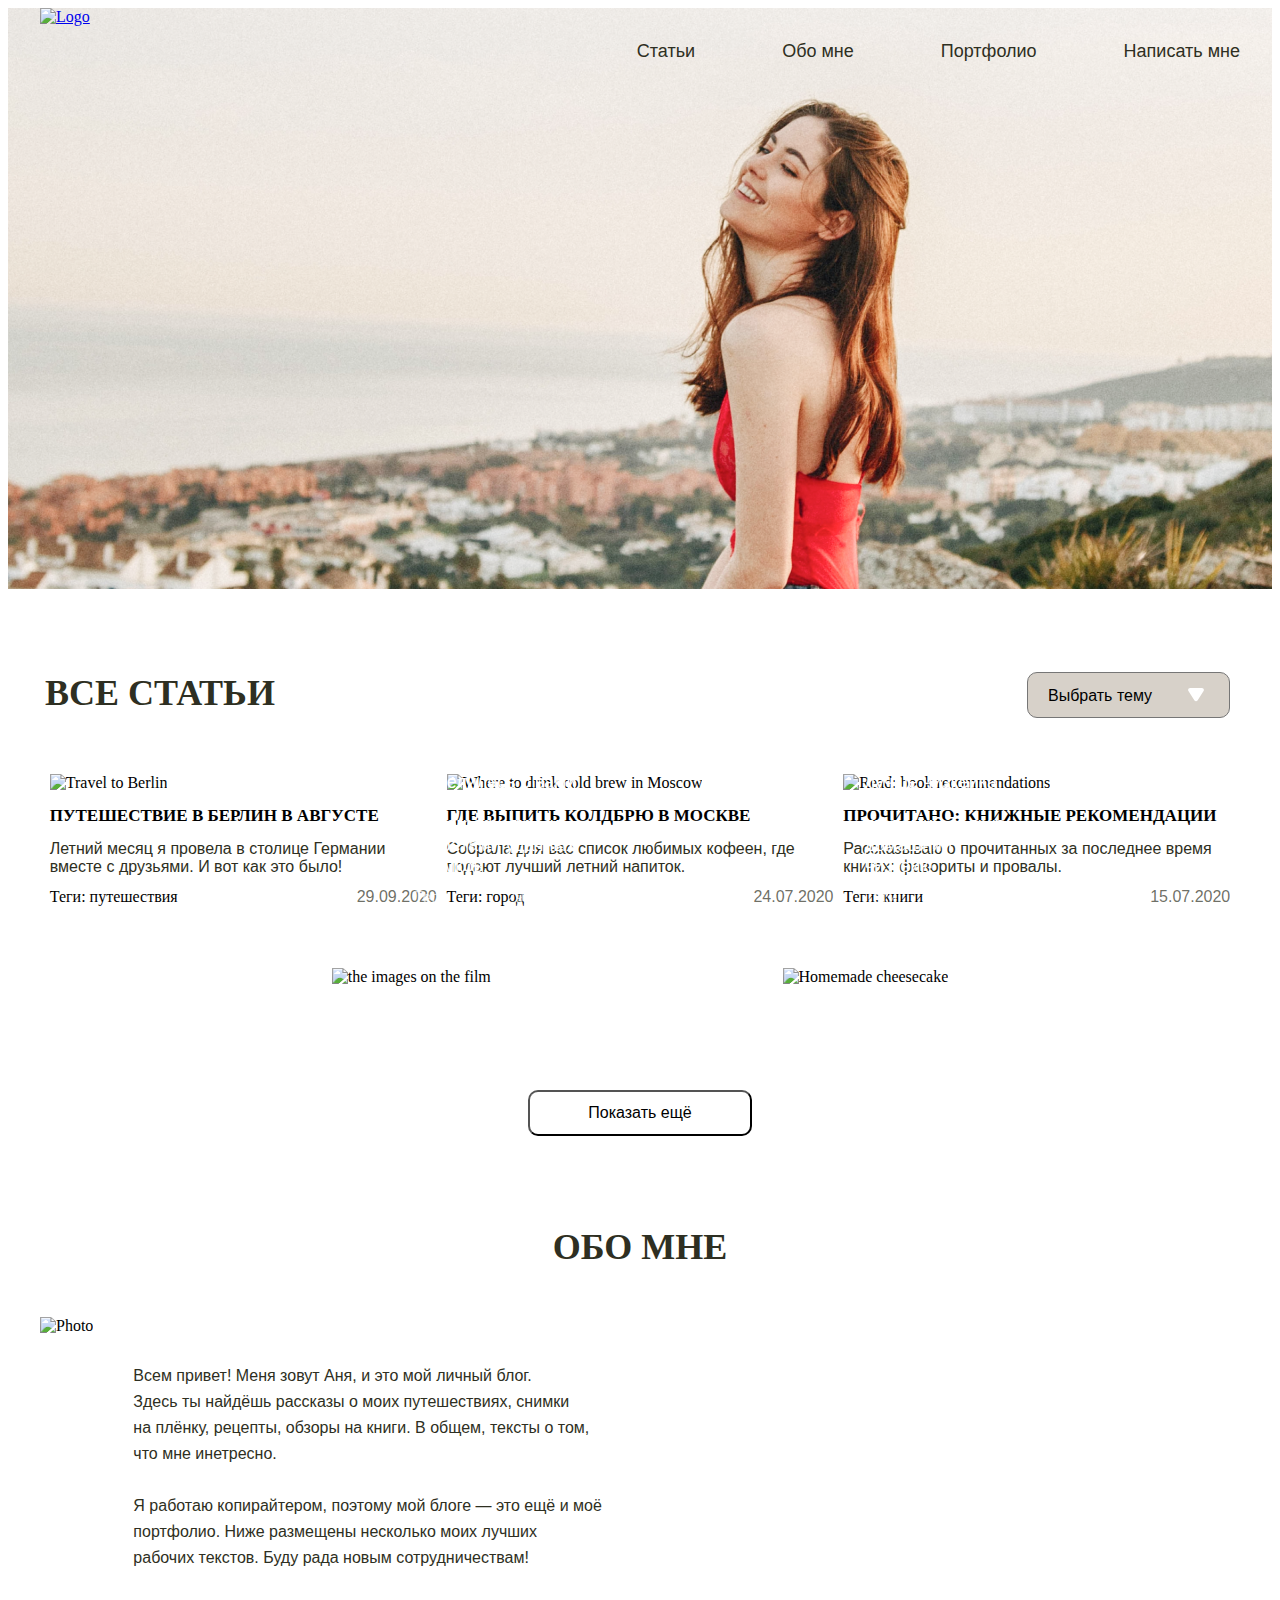
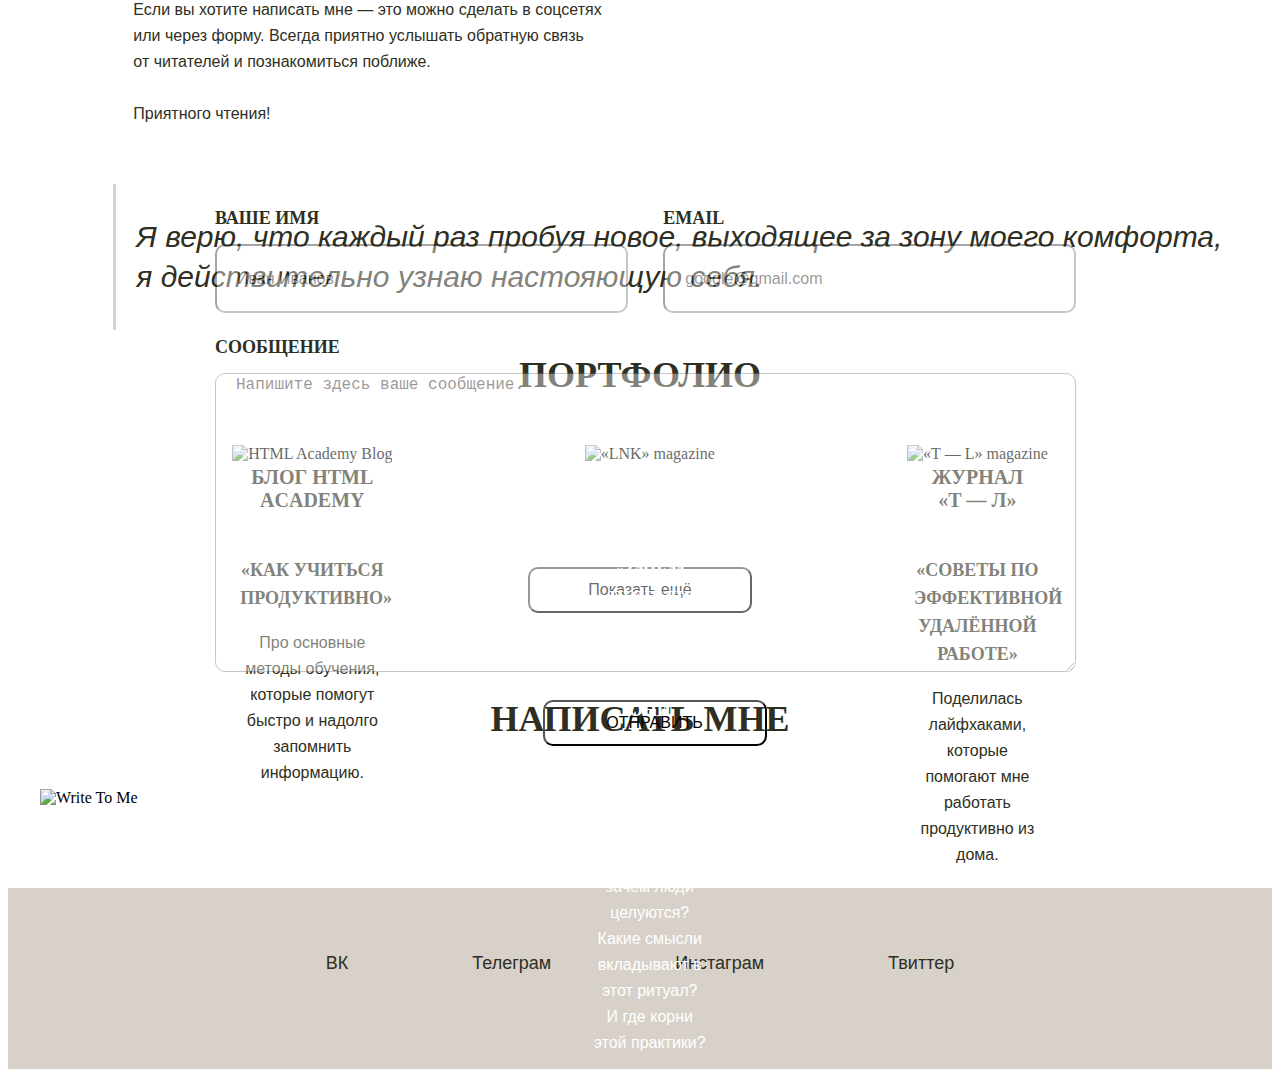
==== index.html @ d94da19c "New project" ====
<!DOCTYPE html>
<html lang="en">
  <head>
    <meta charset="UTF-8" />
    <meta name="viewport" content="width=device-width, initial-scale=1.0" />
    <link rel="stylesheet" href="blog.css" />
    <title>Blog</title>
  </head>
  <body>
    <header class="site-header">
      <div class="site-header__content">
        <a href="#" class="logo"><img src="content/Logo.svg" alt="Logo" /></a>
        <nav class="header-nav">
          <a href="#all-articles">Статьи</a>
          <a href="#about-me">Обо мне</a>
          <a href="#portfolio">Портфолио</a>
          <a href="#write-me">Написать мне</a>
        </nav>
      </div>
    </header>
    <main>
      <div class="container">
        <section class="article" id="all-articles">
          <div class="article-header" ;>
            <h1 class="all-articles">Все статьи</h1>
            <select class="select-theme" name="theme" value="Выбрать тему">
              <option value="Travel">Выбрать тему</option>
              <option value="Travel">Путешествия</option>
              <option value="city">Город</option>
              <option value="books">Книги</option>
              <option value="photo">Фотографии</option>
              <option value="recipes">Рецепты</option>
              <option value="all-articles">Все статьи</option>
            </select>
          </div>
          <div class="article__unit-1">
            <div
              class="article__unit-1__picture linkblock"
              onclick="location.href='post1.html'"
            >
              <img src="content/Post1.svg" alt="Travel to Berlin" />
              <div class="article__unit-1__text">
                <h2 class="unit-name-1">Путешествие в Берлин в августе</h2>
                <span class="unit-text-1"
                  >Летний месяц я провела в столице Германии вместе с друзьями.
                  И вот как это было!</span
                >
                <div class="unit-tags-time">
                  <div class="unit-tags">Теги: путешествия</div>
                  <div class="unit-time">
                    <time datetime="2020-09-29">29.09.2020</time>
                  </div>
                </div>
              </div>
            </div>

            <div
              class="article__unit-1__picture linkblock"
              onclick="location.href='post1.html'"
            >
              <img
                src="content/Post2.svg"
                alt="Where to drink cold brew in Moscow"
              />
              <div class="article__unit-1__text">
                <h2 class="unit-name-1">Где выпить колдбрю в Москве</h2>
                <span class="unit-text-1"
                  >Собрала для вас список любимых кофеен, где подают лучший
                  летний напиток.</span
                >
                <div class="unit-tags-time">
                  <div class="unit-tags">Теги: город</div>
                  <div class="unit-time">
                    <time datetime="2020-07-24">24.07.2020</time>
                  </div>
                </div>
              </div>
            </div>

            <div
              class="article__unit-1__picture linkblock"
              onclick="location.href='post1.html'"
            >
              <img src="content/Post3.svg" alt="Read: book recommendations" />
              <div class="article__unit-1__text">
                <h2 class="unit-name-1">Прочитано: книжные рекомендации</h2>
                <span class="unit-text-1"
                  >Рассказываю о прочитанных за последнее время книгах: фавориты
                  и провалы.</span
                >
                <div class="unit-tags-time">
                  <div class="unit-tags">Теги: книги</div>
                  <div class="unit-time">
                    <time datetime="2020-07-15">15.07.2020</time>
                  </div>
                </div>
              </div>
            </div>
          </div>

          <div class="article__unit-2">
            <div
              class="article__unit-2__picture linkblock"
              onclick="location.href='post1.html'"
            >
              <img src="content/Article1.svg" alt="the images on the film" />
              <div class="article__unit-2__text">
                <h2 class="unit-name-2">Снимки на плёнку</h2>
                <span class="unit-text-2"
                  >Поделилась с вами весенними фотографиями, и секретами удачных
                  снимков.</span
                >
                <div class="unit-tags-time">
                  <div class="unit-tags">Теги: фотографии</div>
                  <div class="unit-time">
                    <time datetime="2020-06-29">29.06.2020</time>
                  </div>
                </div>
              </div>
            </div>
            <div
              class="article__unit-2__picture linkblock"
              onclick="location.href='post1.html'"
            >
              <img src="content/Article2.svg" alt="Homemade cheesecake" />
              <div class="article__unit-2__text">
                <h2 class="unit-name-2">Домашний чизкейк</h2>
                <span class="unit-text-2"
                  >Что может быть лучше чизкейка с сезонными ягодами? Только
                  домашний чизкейк!</span
                >
                <div class="unit-tags-time">
                  <div class="unit-tags">Теги: рецепты</div>
                  <div class="unit-time">
                    <time datetime="2020-06-24">24.06.2020</time>
                  </div>
                </div>
              </div>
            </div>
          </div>
          <button>Показать ещё</button>
        </section>
        <section id="about-me">
          <h1 class="about-me">Обо мне</h1>
          <div class="about-me-block">
            <div class="about-me-block__pictire">
              <img src="content/Photo.svg" alt="Photo" />
            </div>
            <div class="about-me-block__text">
              <div class="about-me-block__text__normal-text">
                <p>
                  Всем привет! Меня зовут Аня, и это мой личный блог.
                  <br />Здесь ты найдёшь рассказы о моих путешествиях, снимки
                  <br />на плёнку, рецепты, обзоры на книги. В общем, тексты о
                  том, <br />что мне инетресно.
                </p>
                <p>
                  Я работаю копирайтером, поэтому мой блоге — это ещё и моё
                  портфолио. Ниже размещены несколько моих лучших <br />рабочих
                  текстов. Буду рада новым сотрудничествам!
                </p>
                <p>
                  Если вы хотите написать мне — это можно сделать в соцсетях или
                  через форму. Всегда приятно услышать обратную связь <br />от
                  читателей и познакомиться поближе.
                </p>
                <p>Приятного чтения!</p>
              </div>
              <blockquote class="blockquote-text">
                <i
                  >Я верю, что каждый раз пробуя новое, выходящее за зону моего
                  комфорта, <br />я действительно узнаю настояющую себя.</i
                >
              </blockquote>
            </div>
          </div>
        </section>
        <section class="section-portfolio" id="portfolio">
          <h1 class="portfolio">Портфолио</h1>
          <div class="portfolio-unit">
            <div class="portfolio-unit__picture">
              <img src="content/Portfolio1.svg" alt="HTML Academy Blog" />
              <div class="portfolio-unit__text">
                <h2 class="unit-name-black">Блог HTML Academy</h2>
                <h3 class="unit-header-black">«Как учиться продуктивно»</h3>
                <span class="unit-text-black"
                  >Про основные методы обучения, <br />которые помогут быстро и
                  надолго <br />запомнить информацию.</span
                >
              </div>
            </div>
            <div class="portfolio-unit__picture">
              <img src="content/Portfolio2.svg" alt="«LNK» magazine" />
              <div class="portfolio-unit__text">
                <h2 class="unit-name-white">Журнал «LNK»</h2>
                <h3 class="unit-header-white">
                  «Зачем поцели нужны человеку? И какие они бывают»
                </h3>
                <span class="unit-text-white"
                  >Поцелуи — повсеместная ежедневная практика. Но зачем люди
                  целуются? <br />Какие смысли вкладывают в этот ритуал? <br />И
                  где корни этой практики?</span
                >
              </div>
            </div>
            <div class="portfolio-unit__picture">
              <img src="content/Portfolio3.svg" alt="«T — L» magazine" />
              <div class="portfolio-unit__text">
                <h2 class="unit-name-black">Журнал «Т — Л»</h2>
                <h3 class="unit-header-black">
                  «Советы по эффективной удалённой работе»
                </h3>
                <span class="unit-text-black"
                  >Поделилась лайфхаками, которые помогают мне работать
                  продуктивно из дома.
                </span>
              </div>
            </div>
          </div>
          <button>Показать ещё</button>
        </section>
        <section class="section-write-me" id="write-me">
          <h1 class="write-me">Написать мне</h1>
          <div class="write-me-unit__picture">
            <img
              src="content/WriteToMe.svg"
              alt="Write To Me"
              class="WriteToMeImg"
            />

            <div class="write-me-unit__forms">
              <form action="#" method="post">
                <label
                  >Ваше имя<br />
                  <input
                    type="text"
                    name="name"
                    id="name-field"
                    value="Иван Иванов"
                    required /></label
                ><br />
                <label
                  >Email<br />
                  <input
                    type="email"
                    name="mail"
                    id="mail-field"
                    value="google@gmail.com"
                    required /></label
                ><br />
                <label
                  >Сообщение <br />
                  <textarea
                    name="message"
                    id="message-field"
                    rows="20"
                    required
                    minlength="10"
                    maxlength="200"
                  >
Напишите здесь ваше сообщение.</textarea
                  >
                </label>
                <input type="submit" class="button" value="ОТПРАВИТЬ" />
              </form>
            </div>
          </div>
        </section>
      </div>
    </main>
    <footer class="site-footer">
      <div class="site-footer__content">
        <nav class="footer-nav">
          <a href="#">ВК</a>
          <a href="#">Телеграм</a>
          <a href="#">Инстаграм</a>
          <a href="#">Твиттер</a>
        </nav>
      </div>
    </footer>
    <script src="likes.js"></script>
    <script src="comments.js"></script>
  </body>
</html>
---- blog.css ----
h1 {
  font-size: 36px;
  color: #2e2f22;
  font-weight: bold;
  font-family: "Spectral SC", serif;
  text-transform: uppercase;
}
button,
.button {
  font-size: 16px;
  width: 224px;
  height: 46px;
  border-radius: 10px;
  background-color: white;
  font-family: "Open Sans", sans-serif;
  display: flex;
  justify-content: center;
  align-items: center;
  margin: auto;
}

.linkblock {
  cursor: pointer;
}

.button {
  background: transparent;
}

.site-header {
  background: url(Content/MainHeaderImg.png);
  background-size: cover;
  height: 581px;
  margin-bottom: 83px;
}

.post-header__content,
.site-header__content {
  margin: auto;
  width: 1200px;
  display: flex;
  justify-content: space-between;
}

.header-nav {
  padding-top: 33px;
}
.header-nav a {
  margin-left: 83px;
  text-decoration: none;
  color: #2e2f22;
  font-size: 18px;
  font-family: "Open Sans", sans-serif;
}
.container {
  width: 1200px;
  margin: auto;
}
.article-header {
  display: flex;
  justify-content: space-between;
  padding: 0px 10px 0px 5px;
}

.article {
  margin: 0px 0px 90px 0px;
}
.all-articles {
  margin: 0px 0px 60px 0px;
}

.about-me-block {
  display: flex;
}
.about-me-block__pictire {
  margin: 0px 20px 0px 0px;
}

.about-me-block__text__normal-text {
  width: 497px;
  height: 366px;
  padding: 30px 0px 0px 20px;
}
.about-me-block__text__normal-text p {
  padding: 0px 0px 10px 0px;
}
.blockquote-text {
  font-size: 30px;
  line-height: 40px;
  font-family: "Open Sans", sans-serif;
  color: #2e2f22;
  border-left: 3px #d7d1c9 solid;
  margin: 71px 0px 0px 0px;
  padding: 33px 0px 33px 20px;
}
.about-me-block__text {
  font-size: 16px;
  line-height: 26px;
  font-family: "Open Sans", sans-serif;
  color: #2e2f22;
}
.about-me,
.portfolio,
.write-me {
  text-align: center;
  margin-bottom: 49px;
}

.select-theme {
  width: 203px;
  height: 46px;
  border-radius: 10px;
  font-size: 16px;

  appearance: none;
  padding-left: 20px;
  background: url(Content/Arrow.svg) no-repeat;
  background-color: #d7d1c9;
  background-position: 160px;
}

.article__unit-1 {
  display: flex;
  justify-content: space-evenly;
  margin: 0px 0px 62px 0px;
}

.article__unit-1__picture {
  width: 387px;
}

.unit-name-1 {
  font-size: 17px;
  font-weight: bold;
  font-family: "Spectral SC", serif;
  text-transform: uppercase;
}

.unit-text-1 {
  color: #2e2f22;
  font-size: 16px;
  font-family: "Open Sans", sans-serif;
}
.post1 .unit-tags,
.article__unit-2__text .unit-tags,
.article__unit-1__text .unit-time {
  color: rgba(46, 47, 34, 0.7);
  font-size: 16px;
  font-family: "Open Sans", sans-serif;
}
.article__unit-2 {
  display: flex;
  justify-content: space-evenly;
  margin: 0px 0px 104px 0px;
}
.article__unit-2__picture {
  position: relative;
}
.article__unit-2__text {
  position: absolute;
  bottom: 61px;
  left: 82px;
  padding-right: 79px;
}

.unit-name-2 {
  color: #ffffff;
  font-size: 20px;
  font-weight: bold;
  font-family: "Spectral SC", serif;
  text-transform: uppercase;
}

.unit-text-2 {
  color: #ffffff;
  font-size: 18px;
  font-family: "Open Sans", sans-serif;
}

.unit-tags-time {
  padding-top: 12px;
  display: flex;
  justify-content: space-between;
}
.article__unit-2__text .unit-tags,
.article__unit-2__text .unit-time {
  color: rgba(255, 255, 255, 0.7);
  font-size: 16px;
  font-family: "Open Sans", sans-serif;
}

.section-portfolio {
  margin-bottom: 85px;
}
.portfolio-unit {
  display: flex;
  justify-content: space-evenly;
  margin-bottom: 104px;
}

.portfolio-unit__picture {
  position: relative;
}
.portfolio-unit__text {
  position: absolute;
  top: 23%;
  right: 5%;
  left: 5%;
  text-align: center;
}

.portfolio-unit__text h2 {
  margin-bottom: 44px;
}
.unit-name-black {
  color: #2e2f22;
  font-size: 20px;
  font-weight: bold;
  font-family: "Spectral SC", serif;
  text-transform: uppercase;
}

.unit-header-black {
  color: #2e2f22;
  font-size: 18px;
  line-height: 28px;
  font-weight: bold;
  font-family: "Spectral SC", serif;
  text-transform: uppercase;
}

.unit-text-black {
  color: #2e2f22;
  font-size: 16px;
  line-height: 26px;
  font-family: "Open Sans", sans-serif;
}

.unit-name-white {
  color: #ffffff;
  font-size: 20px;
  font-weight: bold;
  font-family: "Spectral SC", serif;
  text-transform: uppercase;
}

.unit-header-white {
  color: #ffffff;
  font-size: 18px;
  line-height: 28px;
  font-weight: bold;
  font-family: "Spectral SC", serif;
  text-transform: uppercase;
}

.unit-text-white {
  color: #ffffff;
  font-size: 16px;
  line-height: 26px;
  font-family: "Open Sans", sans-serif;
}

.section-write-me {
  margin-bottom: 81px;
}
.write-me-unit__picture {
  position: relative;
}

.write-me-unit__forms {
  position: absolute;
  bottom: 61px;
  left: 175px;
  right: 146px;
}
.write-me-unit__forms form {
  display: flex;
  flex-wrap: wrap;
  justify-content: space-between;
}

.WriteToMeImg {
  display: block;
  margin: auto;
}

.write-me-unit__forms input[type="text"],
.write-me-unit__forms input[type="email"] {
  width: 387px;
  height: 63px;
  border-radius: 10px;
  padding-left: 20px;
  margin-top: 12px;
  margin-bottom: 20px;
  font-size: 16px;
}

.write-me-unit__forms textarea {
  width: 837px;
  height: 293px;
  border-radius: 10px;
  padding-left: 20px;
  margin-top: 12px;
  margin-bottom: 20px;
  font-size: 16px;
}

label {
  color: #2e2f22;
  font-size: 18px;
  line-height: 28px;
  font-weight: bold;
  font-family: "Spectral SC", serif;
  text-transform: uppercase;
}
.write-me-unit__forms #mail-field,
.write-me-unit__forms #message-field,
.write-me-unit__forms #name-field {
  opacity: 0.4;
}

.site-footer {
  height: 181px;
  background-color: #d7d1c9;
}

.site-footer__content {
  margin: auto;
  width: 1200px;
  display: flex;
  justify-content: space-around;
}

.footer-nav {
  padding-top: 65px;
}

.footer-nav a {
  margin-left: 60px;
  margin-right: 60px;
  text-decoration: none;
  color: #2e2f22;
  font-size: 18px;
  font-family: "Open Sans", sans-serif;
}

/* POST1 */
.post-header {
  background: url(Content/PostHeaderImg.png);
  background-size: cover;
  height: 581px;
  margin-bottom: 83px;
}

.post1 {
  width: 998px;
  margin: auto;
  padding-right: 17%;
}

.post1 .unit-tags {
  margin-bottom: 50px;
}

.post1__text {
  margin-bottom: 65px;
  font-size: 16px;
  line-height: 26px;
  font-family: "Open Sans", sans-serif;
  color: #2e2f22;
}

figure {
  margin: 0px;
}
figcaption {
  color: #2e2f22;
  font-size: 14px;
  line-height: 26px;
  font-family: "Open Sans", sans-serif;
}
.post1__footer {
  display: flex;
  justify-content: space-between;
}
.post1__footer-social img {
  margin-left: 32px;
}
.post1__footer-like {
  display: flex;
  align-items: flex-end;
}
.post1__footer-like button {
  margin-right: 7px;
}

.like-button {
  background-image: url(content/Like.svg);
  background-repeat: no-repeat;
  border: none;
  width: 56px;
  height: 56px;
  cursor: pointer;
}
.likes-counter {
  color: #2e2f22;
  font-size: 24px;
  line-height: 26px;
  font-family: "Open Sans", sans-serif;
  padding-bottom: 5px;
}
.post1__text h2 {
  color: #2e2f22;
  font-size: 36px;
  font-family: "Open Sans", sans-serif;
}
.comments {
  background-color: #ece1e1;
  width: 692px;
  border-radius: 10px;
  padding-left: 101px;
  padding-top: 21px;
  padding-bottom: 49px;
  margin-bottom: 77px;
}

li {
  list-style-type: none;
  margin-bottom: 23px;
}

.username {
  position: relative;
  top: -20px;
  left: 13px;
  color: #2e2f22;
  font-size: 16px;
  font-weight: bold;
  font-family: "Open Sans", sans-serif;
}

li p {
  margin-top: 10px;
}

.leave-comment {
  padding-left: 81px;
  width: 712px;
}

.leave-comment h3 {
  color: #2e2f22;
  font-size: 24px;
  font-weight: bold;
  font-family: "Open Sans", sans-serif;
  margin-top: 0px;
  margin-bottom: 69px;
}

.leave-comment form {
  display: flex;
  justify-content: space-between;
}

.comment-button {
  color: #202117;
  font-size: 16px;
  font-family: "Open Sans", sans-serif;
  width: 224px;
  height: 46px;
  border-radius: 10px;
  background: transparent;
  margin-top: 45px;
}

.leave-comment input[type="text"],
.leave-comment input[type="email"] {
  width: 224px;
  height: 46px;
  margin-top: 12px;
  font-size: 16px;
  border: 0px;
  border-bottom: 1px solid #2e2f22;
}

.leave-comment textarea {
  color: #2e2f22;
  width: 600px;
  height: 186px;
  border-radius: 10px;
  margin-top: 12px;
  margin-bottom: 20px;
  padding-top: 18px;
  font-size: 16px;
  font-family: "Open Sans", sans-serif;
}
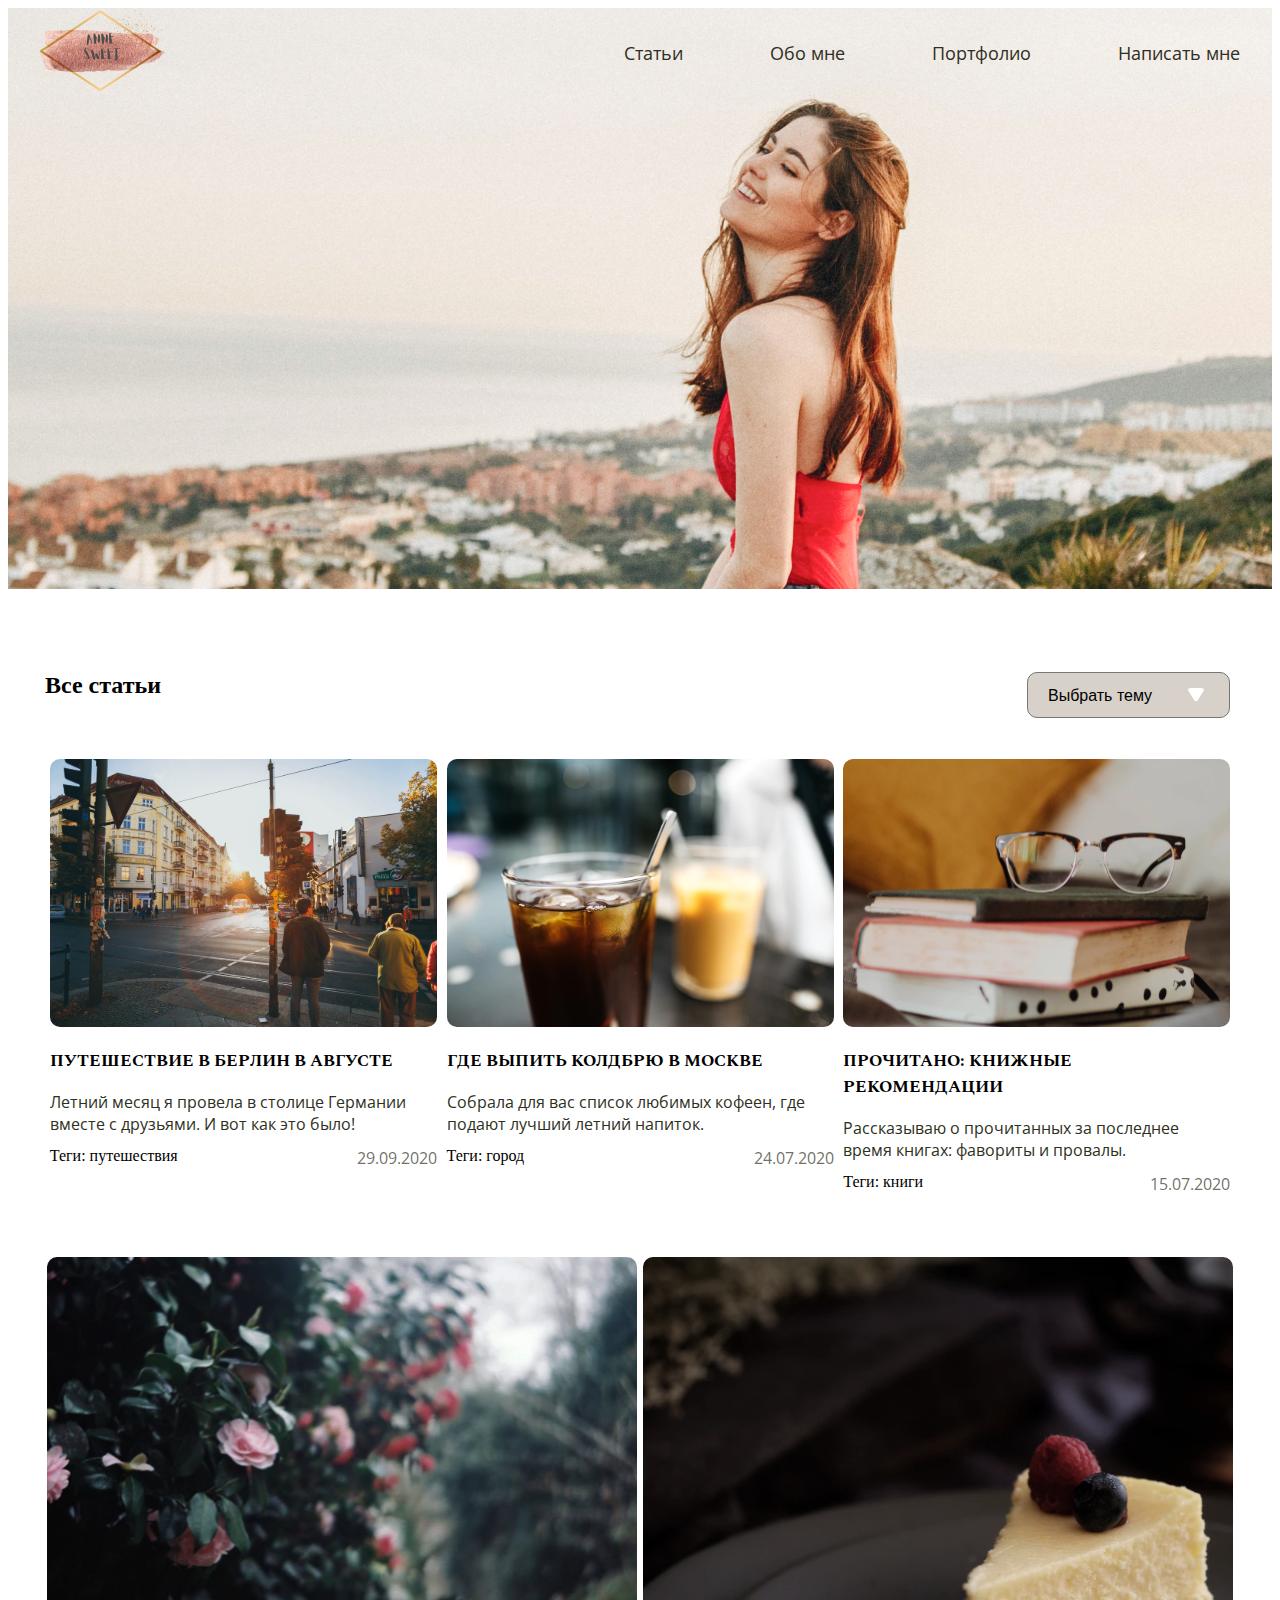
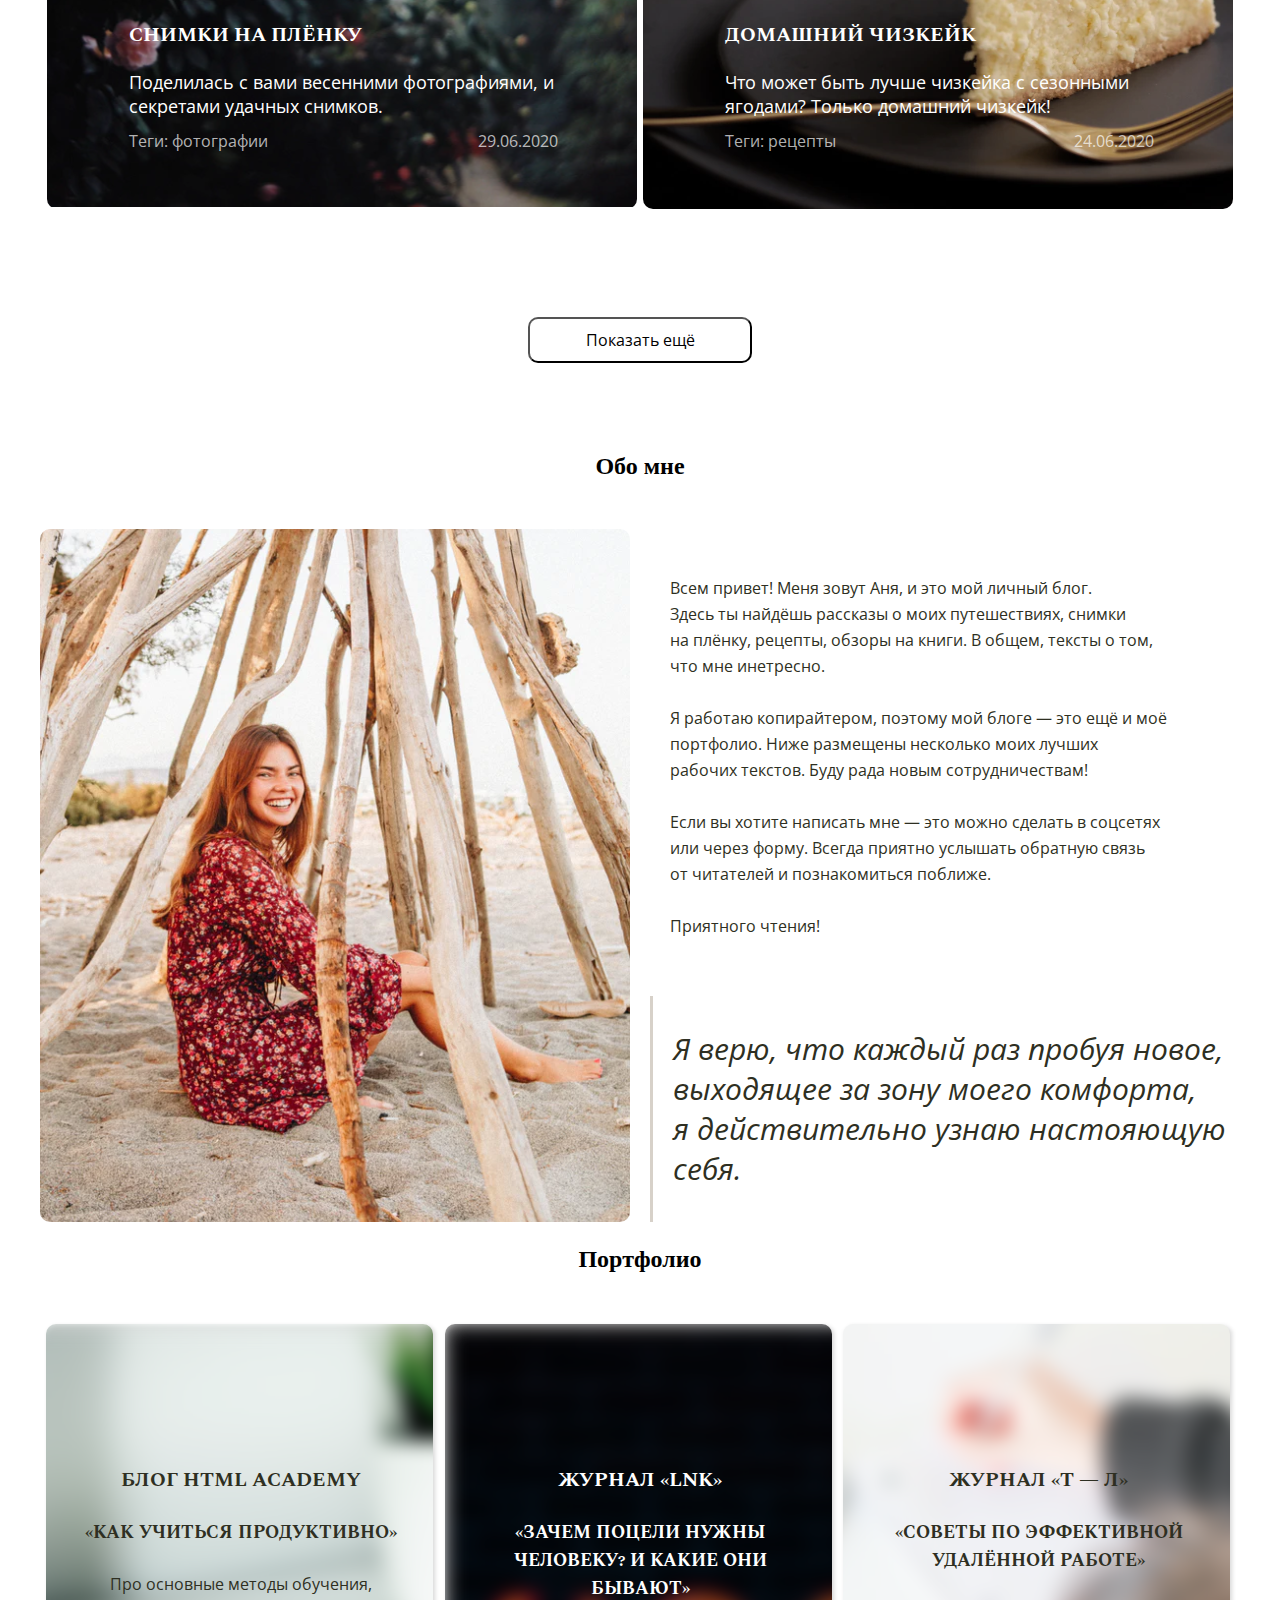
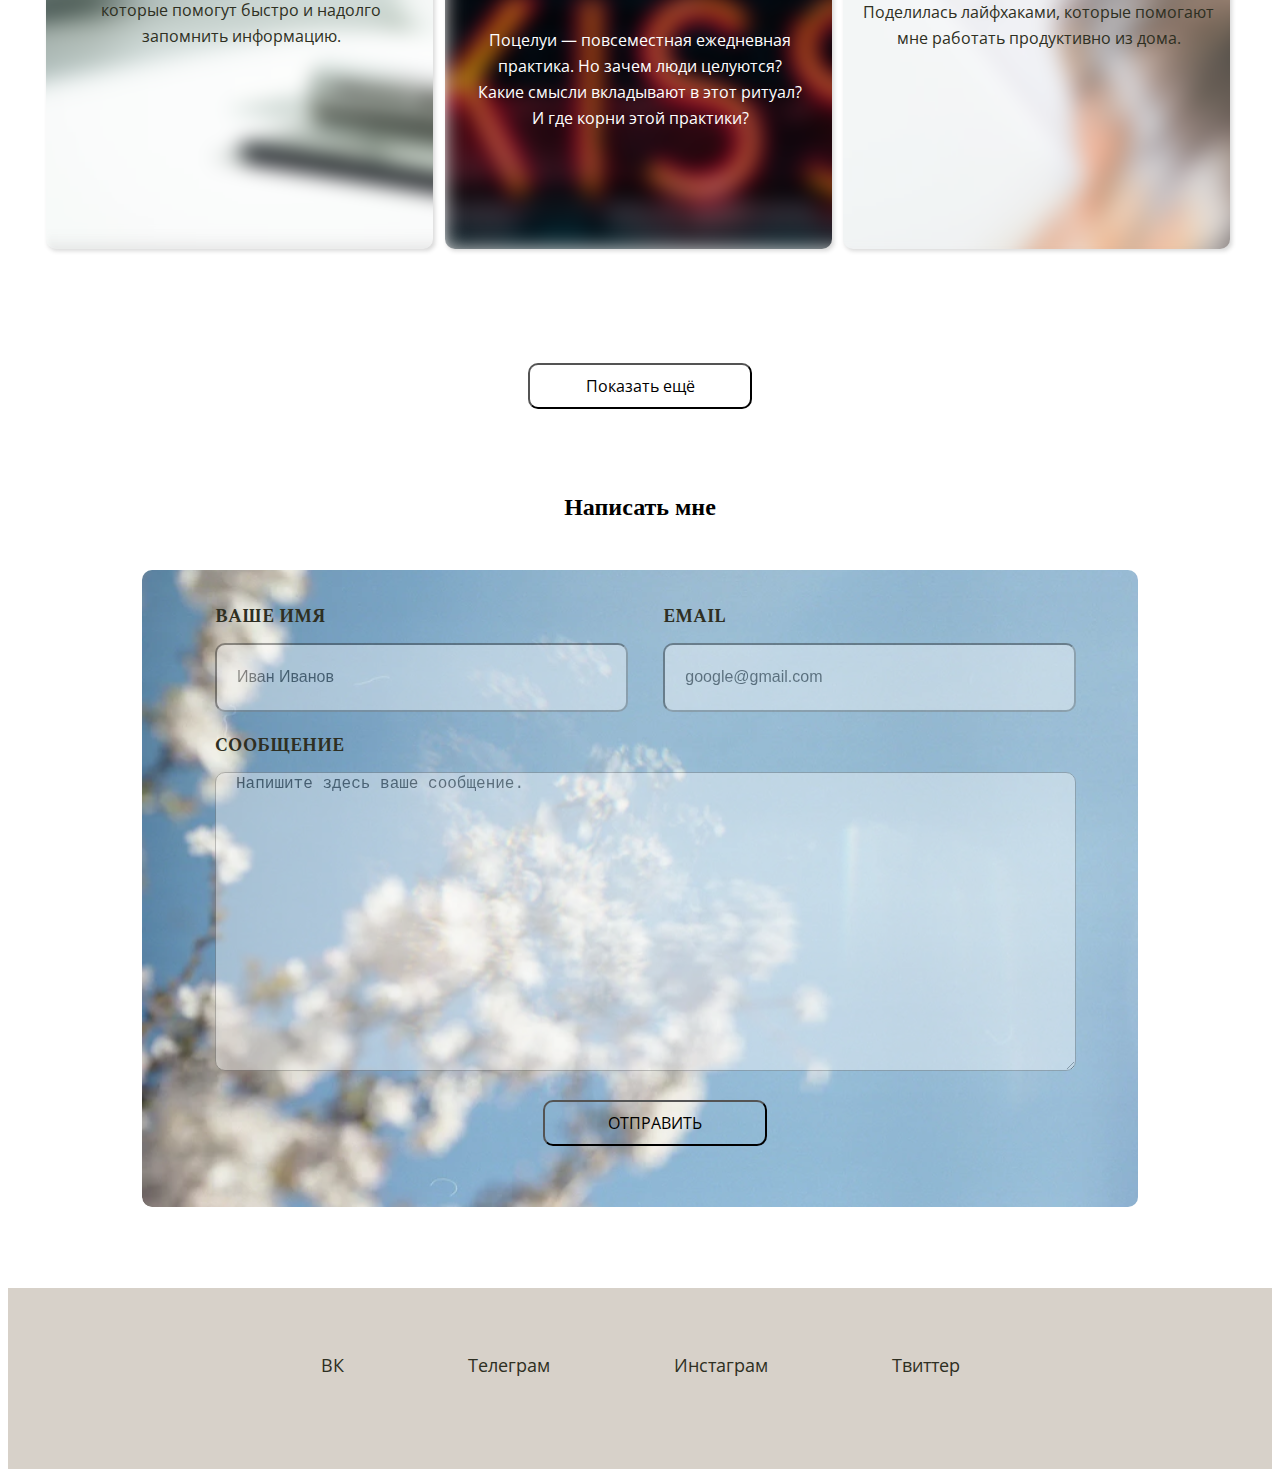
==== commit 2ad43e22: "Update index.html" ====
--- a/index.html
+++ b/index.html
@@ -4,12 +4,21 @@
     <meta charset="UTF-8" />
     <meta name="viewport" content="width=device-width, initial-scale=1.0" />
     <link rel="stylesheet" href="blog.css" />
+    <link
+      href="https://fonts.googleapis.com/css2?family=Spectral+SC:wght@400;500&display=swap"
+      rel="stylesheet"
+    />
+    <link
+      href="https://fonts.googleapis.com/css2?family=Open+Sans&display=swap"
+      rel="stylesheet"
+    />
+
     <title>Blog</title>
   </head>
   <body>
     <header class="site-header">
       <div class="site-header__content">
-        <a href="#" class="logo"><img src="content/Logo.svg" alt="Logo" /></a>
+        <a href="#" class="logo"><img src="Content/Logo.svg" alt="Logo" /></a>
         <nav class="header-nav">
           <a href="#all-articles">Статьи</a>
           <a href="#about-me">Обо мне</a>
@@ -22,7 +31,7 @@
       <div class="container">
         <section class="article" id="all-articles">
           <div class="article-header" ;>
-            <h1 class="all-articles">Все статьи</h1>
+            <h2 class="all-articles">Все статьи</h2>
             <select class="select-theme" name="theme" value="Выбрать тему">
               <option value="Travel">Выбрать тему</option>
               <option value="Travel">Путешествия</option>
@@ -38,9 +47,9 @@
               class="article__unit-1__picture linkblock"
               onclick="location.href='post1.html'"
             >
-              <img src="content/Post1.svg" alt="Travel to Berlin" />
+              <img src="Content/Post1.svg" alt="Travel to Berlin" />
               <div class="article__unit-1__text">
-                <h2 class="unit-name-1">Путешествие в Берлин в августе</h2>
+                <h3 class="unit-name-1">Путешествие в Берлин в августе</h3>
                 <span class="unit-text-1"
                   >Летний месяц я провела в столице Германии вместе с друзьями.
                   И вот как это было!</span
@@ -59,11 +68,11 @@
               onclick="location.href='post1.html'"
             >
               <img
-                src="content/Post2.svg"
+                src="Content/Post2.svg"
                 alt="Where to drink cold brew in Moscow"
               />
               <div class="article__unit-1__text">
-                <h2 class="unit-name-1">Где выпить колдбрю в Москве</h2>
+                <h3 class="unit-name-1">Где выпить колдбрю в Москве</h3>
                 <span class="unit-text-1"
                   >Собрала для вас список любимых кофеен, где подают лучший
                   летний напиток.</span
@@ -81,9 +90,9 @@
               class="article__unit-1__picture linkblock"
               onclick="location.href='post1.html'"
             >
-              <img src="content/Post3.svg" alt="Read: book recommendations" />
+              <img src="Content/Post3.svg" alt="Read: book recommendations" />
               <div class="article__unit-1__text">
-                <h2 class="unit-name-1">Прочитано: книжные рекомендации</h2>
+                <h3 class="unit-name-1">Прочитано: книжные рекомендации</h3>
                 <span class="unit-text-1"
                   >Рассказываю о прочитанных за последнее время книгах: фавориты
                   и провалы.</span
@@ -103,9 +112,9 @@
               class="article__unit-2__picture linkblock"
               onclick="location.href='post1.html'"
             >
-              <img src="content/Article1.svg" alt="the images on the film" />
+              <img src="Content/Article1.svg" alt="the images on the film" />
               <div class="article__unit-2__text">
-                <h2 class="unit-name-2">Снимки на плёнку</h2>
+                <h3 class="unit-name-2">Снимки на плёнку</h3>
                 <span class="unit-text-2"
                   >Поделилась с вами весенними фотографиями, и секретами удачных
                   снимков.</span
@@ -122,9 +131,9 @@
               class="article__unit-2__picture linkblock"
               onclick="location.href='post1.html'"
             >
-              <img src="content/Article2.svg" alt="Homemade cheesecake" />
+              <img src="Content/Article2.svg" alt="Homemade cheesecake" />
               <div class="article__unit-2__text">
-                <h2 class="unit-name-2">Домашний чизкейк</h2>
+                <h3 class="unit-name-2">Домашний чизкейк</h3>
                 <span class="unit-text-2"
                   >Что может быть лучше чизкейка с сезонными ягодами? Только
                   домашний чизкейк!</span
@@ -141,10 +150,10 @@
           <button>Показать ещё</button>
         </section>
         <section id="about-me">
-          <h1 class="about-me">Обо мне</h1>
+          <h2 class="about-me">Обо мне</h2>
           <div class="about-me-block">
             <div class="about-me-block__pictire">
-              <img src="content/Photo.svg" alt="Photo" />
+              <img src="Content/Photo.svg" alt="Photo" />
             </div>
             <div class="about-me-block__text">
               <div class="about-me-block__text__normal-text">
@@ -176,13 +185,13 @@
           </div>
         </section>
         <section class="section-portfolio" id="portfolio">
-          <h1 class="portfolio">Портфолио</h1>
+          <h2 class="portfolio">Портфолио</h2>
           <div class="portfolio-unit">
             <div class="portfolio-unit__picture">
-              <img src="content/Portfolio1.svg" alt="HTML Academy Blog" />
+              <img src="Content/Portfolio1.svg" alt="HTML Academy Blog" />
               <div class="portfolio-unit__text">
-                <h2 class="unit-name-black">Блог HTML Academy</h2>
-                <h3 class="unit-header-black">«Как учиться продуктивно»</h3>
+                <h3 class="unit-name-black">Блог HTML Academy</h3>
+                <h4 class="unit-header-black">«Как учиться продуктивно»</h4>
                 <span class="unit-text-black"
                   >Про основные методы обучения, <br />которые помогут быстро и
                   надолго <br />запомнить информацию.</span
@@ -190,12 +199,12 @@
               </div>
             </div>
             <div class="portfolio-unit__picture">
-              <img src="content/Portfolio2.svg" alt="«LNK» magazine" />
+              <img src="Content/Portfolio2.svg" alt="«LNK» magazine" />
               <div class="portfolio-unit__text">
-                <h2 class="unit-name-white">Журнал «LNK»</h2>
-                <h3 class="unit-header-white">
+                <h3 class="unit-name-white">Журнал «LNK»</h3>
+                <h4 class="unit-header-white">
                   «Зачем поцели нужны человеку? И какие они бывают»
-                </h3>
+                </h4>
                 <span class="unit-text-white"
                   >Поцелуи — повсеместная ежедневная практика. Но зачем люди
                   целуются? <br />Какие смысли вкладывают в этот ритуал? <br />И
@@ -204,12 +213,12 @@
               </div>
             </div>
             <div class="portfolio-unit__picture">
-              <img src="content/Portfolio3.svg" alt="«T — L» magazine" />
+              <img src="Content/Portfolio3.svg" alt="«T — L» magazine" />
               <div class="portfolio-unit__text">
-                <h2 class="unit-name-black">Журнал «Т — Л»</h2>
-                <h3 class="unit-header-black">
+                <h3 class="unit-name-black">Журнал «Т — Л»</h3>
+                <h4 class="unit-header-black">
                   «Советы по эффективной удалённой работе»
-                </h3>
+                </h4>
                 <span class="unit-text-black"
                   >Поделилась лайфхаками, которые помогают мне работать
                   продуктивно из дома.
@@ -220,10 +229,10 @@
           <button>Показать ещё</button>
         </section>
         <section class="section-write-me" id="write-me">
-          <h1 class="write-me">Написать мне</h1>
+          <h2 class="write-me">Написать мне</h2>
           <div class="write-me-unit__picture">
             <img
-              src="content/WriteToMe.svg"
+              src="Content/WriteToMe.svg"
               alt="Write To Me"
               class="WriteToMeImg"
             />
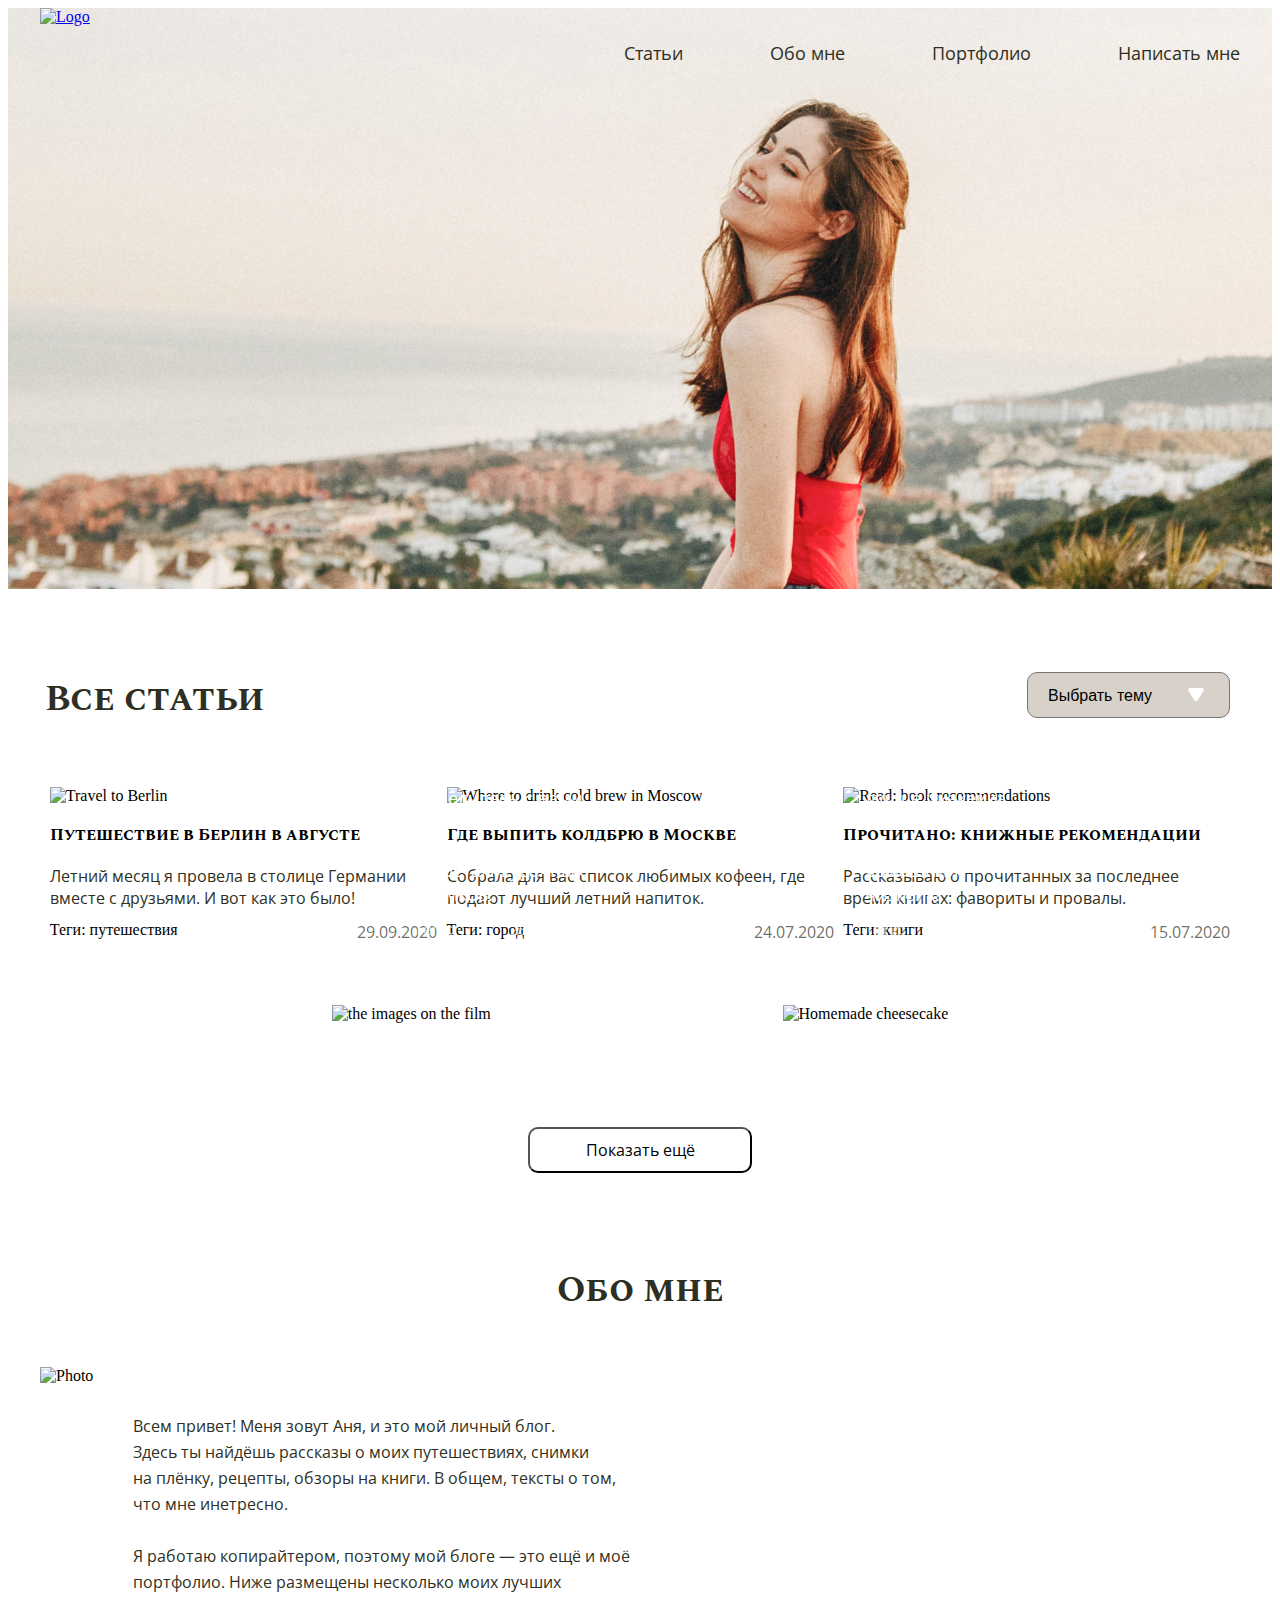
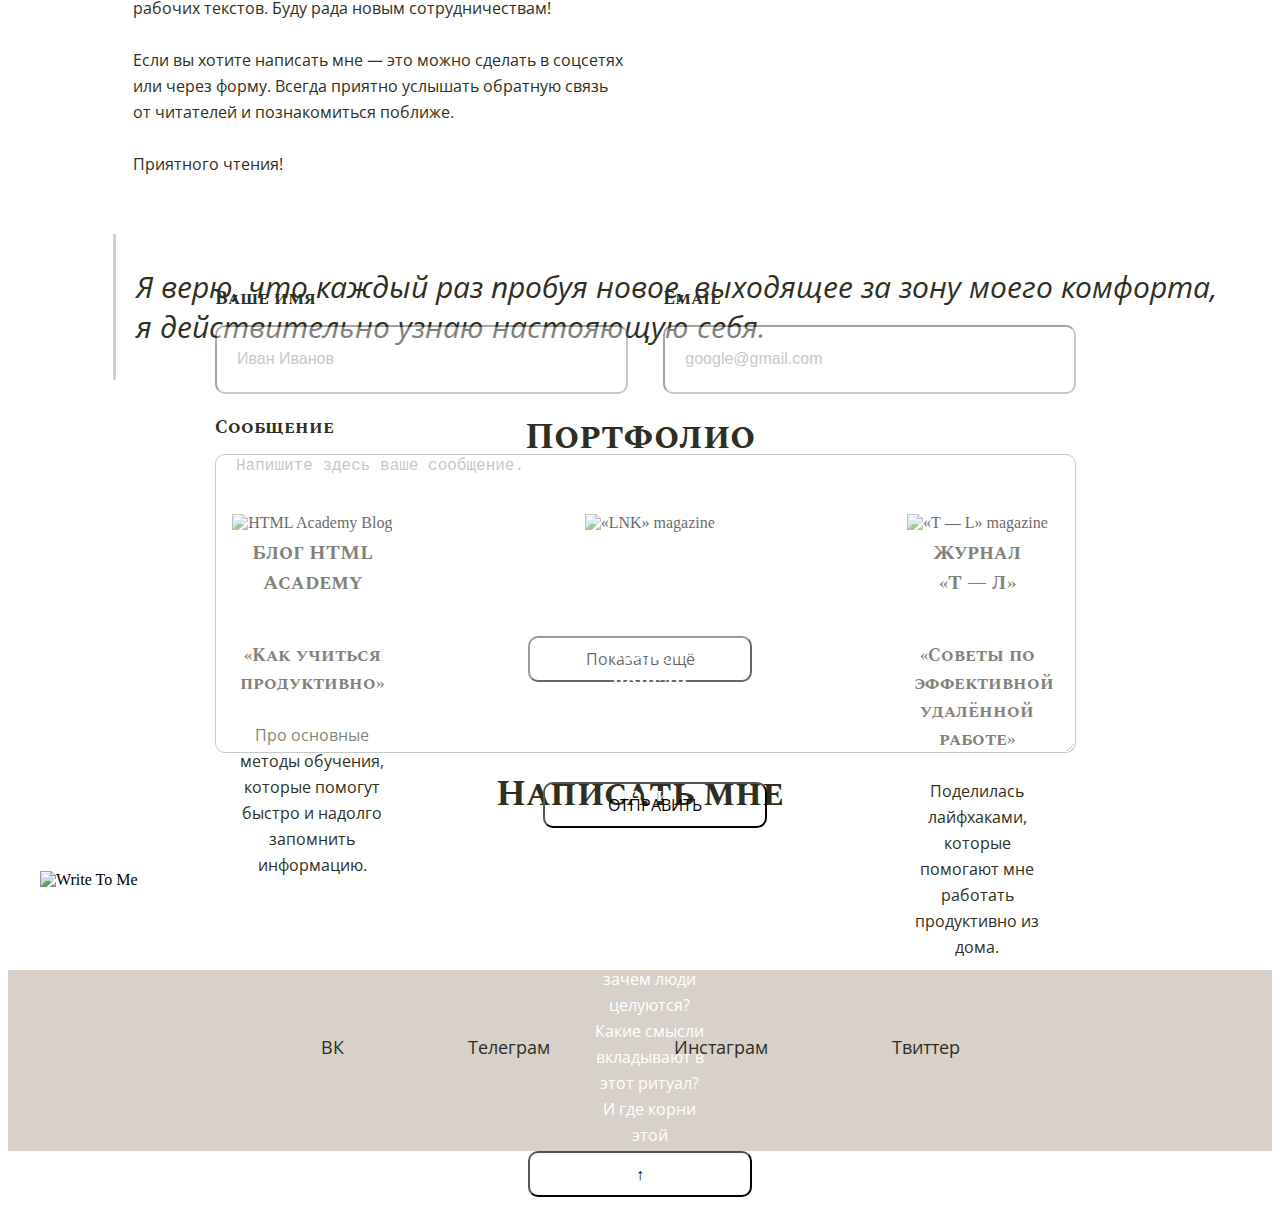
==== commit 1551ff81: "Add files via upload" ====
--- a/index.html
+++ b/index.html
@@ -18,7 +18,7 @@
   <body>
     <header class="site-header">
       <div class="site-header__content">
-        <a href="#" class="logo"><img src="Content/Logo.svg" alt="Logo" /></a>
+        <a href="#" class="logo"><img src="Content/Logo.png" alt="Logo" /></a>
         <nav class="header-nav">
           <a href="#all-articles">Статьи</a>
           <a href="#about-me">Обо мне</a>
@@ -30,11 +30,11 @@
     <main>
       <div class="container">
         <section class="article" id="all-articles">
-          <div class="article-header" ;>
+          <div class="article-header">
             <h2 class="all-articles">Все статьи</h2>
             <select class="select-theme" name="theme" value="Выбрать тему">
-              <option value="Travel">Выбрать тему</option>
-              <option value="Travel">Путешествия</option>
+              <option value="all-articles" selected>Выбрать тему</option>
+              <option value="travel">Путешествия</option>
               <option value="city">Город</option>
               <option value="books">Книги</option>
               <option value="photo">Фотографии</option>
@@ -43,109 +43,117 @@
             </select>
           </div>
           <div class="article__unit-1">
-            <div
-              class="article__unit-1__picture linkblock"
-              onclick="location.href='post1.html'"
-            >
-              <img src="Content/Post1.svg" alt="Travel to Berlin" />
-              <div class="article__unit-1__text">
-                <h3 class="unit-name-1">Путешествие в Берлин в августе</h3>
-                <span class="unit-text-1"
-                  >Летний месяц я провела в столице Германии вместе с друзьями.
-                  И вот как это было!</span
-                >
-                <div class="unit-tags-time">
-                  <div class="unit-tags">Теги: путешествия</div>
-                  <div class="unit-time">
-                    <time datetime="2020-09-29">29.09.2020</time>
-                  </div>
-                </div>
-              </div>
-            </div>
-
-            <div
-              class="article__unit-1__picture linkblock"
-              onclick="location.href='post1.html'"
-            >
-              <img
-                src="Content/Post2.svg"
-                alt="Where to drink cold brew in Moscow"
-              />
-              <div class="article__unit-1__text">
-                <h3 class="unit-name-1">Где выпить колдбрю в Москве</h3>
-                <span class="unit-text-1"
-                  >Собрала для вас список любимых кофеен, где подают лучший
-                  летний напиток.</span
-                >
-                <div class="unit-tags-time">
-                  <div class="unit-tags">Теги: город</div>
-                  <div class="unit-time">
-                    <time datetime="2020-07-24">24.07.2020</time>
-                  </div>
-                </div>
-              </div>
-            </div>
-
-            <div
-              class="article__unit-1__picture linkblock"
-              onclick="location.href='post1.html'"
-            >
-              <img src="Content/Post3.svg" alt="Read: book recommendations" />
-              <div class="article__unit-1__text">
-                <h3 class="unit-name-1">Прочитано: книжные рекомендации</h3>
-                <span class="unit-text-1"
-                  >Рассказываю о прочитанных за последнее время книгах: фавориты
-                  и провалы.</span
-                >
-                <div class="unit-tags-time">
-                  <div class="unit-tags">Теги: книги</div>
-                  <div class="unit-time">
-                    <time datetime="2020-07-15">15.07.2020</time>
-                  </div>
-                </div>
-              </div>
-            </div>
+            <article class="blog-article" data-category="travel">
+              <div
+                class="article__unit-1__picture linkblock"
+                onclick="location.href='post1.html'"
+              >
+                <img src="Content/Post1.jpg" alt="Travel to Berlin" />
+                <div class="article__unit-1__text">
+                  <h3 class="unit-name-1">Путешествие в Берлин в августе</h3>
+                  <span class="unit-text-1"
+                    >Летний месяц я провела в столице Германии вместе с
+                    друзьями. И вот как это было!</span
+                  >
+                  <div class="unit-tags-time">
+                    <div class="unit-tags">Теги: путешествия</div>
+                    <div class="unit-time">
+                      <time datetime="2020-09-29">29.09.2020</time>
+                    </div>
+                  </div>
+                </div>
+              </div>
+            </article>
+            <article class="blog-article" data-category="city">
+              <div
+                class="article__unit-1__picture linkblock"
+                onclick="location.href='post1.html'"
+              >
+                <img
+                  src="Content/Post2.jpg"
+                  alt="Where to drink cold brew in Moscow"
+                />
+                <div class="article__unit-1__text">
+                  <h3 class="unit-name-1">Где выпить колдбрю в Москве</h3>
+                  <span class="unit-text-1"
+                    >Собрала для вас список любимых кофеен, где подают лучший
+                    летний напиток.</span
+                  >
+                  <div class="unit-tags-time">
+                    <div class="unit-tags">Теги: город</div>
+                    <div class="unit-time">
+                      <time datetime="2020-07-24">24.07.2020</time>
+                    </div>
+                  </div>
+                </div>
+              </div>
+            </article>
+            <article class="blog-article" data-category="books">
+              <div
+                class="article__unit-1__picture linkblock"
+                onclick="location.href='post1.html'"
+              >
+                <img src="Content/Post3.jpg" alt="Read: book recommendations" />
+                <div class="article__unit-1__text">
+                  <h3 class="unit-name-1">Прочитано: книжные рекомендации</h3>
+                  <span class="unit-text-1"
+                    >Рассказываю о прочитанных за последнее время книгах:
+                    фавориты и провалы.</span
+                  >
+                  <div class="unit-tags-time">
+                    <div class="unit-tags">Теги: книги</div>
+                    <div class="unit-time">
+                      <time datetime="2020-07-15">15.07.2020</time>
+                    </div>
+                  </div>
+                </div>
+              </div>
+            </article>
           </div>
 
           <div class="article__unit-2">
-            <div
-              class="article__unit-2__picture linkblock"
-              onclick="location.href='post1.html'"
-            >
-              <img src="Content/Article1.svg" alt="the images on the film" />
-              <div class="article__unit-2__text">
-                <h3 class="unit-name-2">Снимки на плёнку</h3>
-                <span class="unit-text-2"
-                  >Поделилась с вами весенними фотографиями, и секретами удачных
-                  снимков.</span
-                >
-                <div class="unit-tags-time">
-                  <div class="unit-tags">Теги: фотографии</div>
-                  <div class="unit-time">
-                    <time datetime="2020-06-29">29.06.2020</time>
-                  </div>
-                </div>
-              </div>
-            </div>
-            <div
-              class="article__unit-2__picture linkblock"
-              onclick="location.href='post1.html'"
-            >
-              <img src="Content/Article2.svg" alt="Homemade cheesecake" />
-              <div class="article__unit-2__text">
-                <h3 class="unit-name-2">Домашний чизкейк</h3>
-                <span class="unit-text-2"
-                  >Что может быть лучше чизкейка с сезонными ягодами? Только
-                  домашний чизкейк!</span
-                >
-                <div class="unit-tags-time">
-                  <div class="unit-tags">Теги: рецепты</div>
-                  <div class="unit-time">
-                    <time datetime="2020-06-24">24.06.2020</time>
-                  </div>
-                </div>
-              </div>
-            </div>
+            <article class="blog-article" data-category="photo">
+              <div
+                class="article__unit-2__picture linkblock"
+                onclick="location.href='post1.html'"
+              >
+                <img src="Content/Article1.jpg" alt="the images on the film" />
+                <div class="article__unit-2__text">
+                  <h3 class="unit-name-2">Снимки на плёнку</h3>
+                  <span class="unit-text-2"
+                    >Поделилась с вами весенними фотографиями, и секретами
+                    удачных снимков.</span
+                  >
+                  <div class="unit-tags-time">
+                    <div class="unit-tags">Теги: фотографии</div>
+                    <div class="unit-time">
+                      <time datetime="2020-06-29">29.06.2020</time>
+                    </div>
+                  </div>
+                </div>
+              </div>
+            </article>
+            <article class="blog-article" data-category="recipes">
+              <div
+                class="article__unit-2__picture linkblock"
+                onclick="location.href='post1.html'"
+              >
+                <img src="Content/Article2.jpg" alt="Homemade cheesecake" />
+                <div class="article__unit-2__text">
+                  <h3 class="unit-name-2">Домашний чизкейк</h3>
+                  <span class="unit-text-2"
+                    >Что может быть лучше чизкейка с сезонными ягодами? Только
+                    домашний чизкейк!</span
+                  >
+                  <div class="unit-tags-time">
+                    <div class="unit-tags">Теги: рецепты</div>
+                    <div class="unit-time">
+                      <time datetime="2020-06-24">24.06.2020</time>
+                    </div>
+                  </div>
+                </div>
+              </div>
+            </article>
           </div>
           <button>Показать ещё</button>
         </section>
@@ -153,7 +161,7 @@
           <h2 class="about-me">Обо мне</h2>
           <div class="about-me-block">
             <div class="about-me-block__pictire">
-              <img src="Content/Photo.svg" alt="Photo" />
+              <img src="Content/Photo.jpg" alt="Photo" />
             </div>
             <div class="about-me-block__text">
               <div class="about-me-block__text__normal-text">
@@ -188,7 +196,7 @@
           <h2 class="portfolio">Портфолио</h2>
           <div class="portfolio-unit">
             <div class="portfolio-unit__picture">
-              <img src="Content/Portfolio1.svg" alt="HTML Academy Blog" />
+              <img src="Content/Portfolio1.jpg" alt="HTML Academy Blog" />
               <div class="portfolio-unit__text">
                 <h3 class="unit-name-black">Блог HTML Academy</h3>
                 <h4 class="unit-header-black">«Как учиться продуктивно»</h4>
@@ -199,7 +207,7 @@
               </div>
             </div>
             <div class="portfolio-unit__picture">
-              <img src="Content/Portfolio2.svg" alt="«LNK» magazine" />
+              <img src="Content/Portfolio2.jpg" alt="«LNK» magazine" />
               <div class="portfolio-unit__text">
                 <h3 class="unit-name-white">Журнал «LNK»</h3>
                 <h4 class="unit-header-white">
@@ -213,7 +221,7 @@
               </div>
             </div>
             <div class="portfolio-unit__picture">
-              <img src="Content/Portfolio3.svg" alt="«T — L» magazine" />
+              <img src="Content/Portfolio3.jpg" alt="«T — L» magazine" />
               <div class="portfolio-unit__text">
                 <h3 class="unit-name-black">Журнал «Т — Л»</h3>
                 <h4 class="unit-header-black">
@@ -232,7 +240,7 @@
           <h2 class="write-me">Написать мне</h2>
           <div class="write-me-unit__picture">
             <img
-              src="Content/WriteToMe.svg"
+              src="Content/WriteToMe.jpg"
               alt="Write To Me"
               class="WriteToMeImg"
             />
@@ -245,7 +253,10 @@
                     type="text"
                     name="name"
                     id="name-field"
-                    value="Иван Иванов"
+                    placeholder="Иван Иванов"
+                    maxlength="20"
+                    pattern="^[^\s]+(\s.*)?$"
+                    title="Имя не может начинаться с пробела"
                     required /></label
                 ><br />
                 <label
@@ -254,7 +265,8 @@
                     type="email"
                     name="mail"
                     id="mail-field"
-                    value="google@gmail.com"
+                    placeholder="google@gmail.com"
+                    maxlength="50"
                     required /></label
                 ><br />
                 <label
@@ -263,14 +275,15 @@
                     name="message"
                     id="message-field"
                     rows="20"
+                    placeholder="Напишите здесь ваше сообщение."
                     required
-                    minlength="10"
-                    maxlength="200"
-                  >
-Напишите здесь ваше сообщение.</textarea
-                  >
+                  ></textarea>
                 </label>
-                <input type="submit" class="button" value="ОТПРАВИТЬ" />
+                <input
+                  type="submit"
+                  class="button js-button"
+                  value="ОТПРАВИТЬ"
+                />
               </form>
             </div>
           </div>
@@ -287,7 +300,9 @@
         </nav>
       </div>
     </footer>
-    <script src="likes.js"></script>
-    <script src="comments.js"></script>
+    <button class="up-button" type="button">↑</button>
+    <script src="form.js"></script>
+    <script src="filter.js"></script>
+    <script src="up-button.js"></script>
   </body>
 </html>
--- a/blog.css
+++ b/blog.css
@@ -1,9 +1,8 @@
-h1 {
+h2 {
   font-size: 36px;
   color: #2e2f22;
   font-weight: bold;
   font-family: "Spectral SC", serif;
-  text-transform: uppercase;
 }
 button,
 .button {
@@ -133,7 +132,6 @@
   font-size: 17px;
   font-weight: bold;
   font-family: "Spectral SC", serif;
-  text-transform: uppercase;
 }
 
 .unit-text-1 {
@@ -168,7 +166,6 @@
   font-size: 20px;
   font-weight: bold;
   font-family: "Spectral SC", serif;
-  text-transform: uppercase;
 }
 
 .unit-text-2 {
@@ -209,7 +206,7 @@
   text-align: center;
 }
 
-.portfolio-unit__text h2 {
+.portfolio-unit__text h3 {
   margin-bottom: 44px;
 }
 .unit-name-black {
@@ -217,7 +214,6 @@
   font-size: 20px;
   font-weight: bold;
   font-family: "Spectral SC", serif;
-  text-transform: uppercase;
 }
 
 .unit-header-black {
@@ -226,7 +222,6 @@
   line-height: 28px;
   font-weight: bold;
   font-family: "Spectral SC", serif;
-  text-transform: uppercase;
 }
 
 .unit-text-black {
@@ -241,7 +236,6 @@
   font-size: 20px;
   font-weight: bold;
   font-family: "Spectral SC", serif;
-  text-transform: uppercase;
 }
 
 .unit-header-white {
@@ -250,7 +244,6 @@
   line-height: 28px;
   font-weight: bold;
   font-family: "Spectral SC", serif;
-  text-transform: uppercase;
 }
 
 .unit-text-white {
@@ -311,7 +304,6 @@
   line-height: 28px;
   font-weight: bold;
   font-family: "Spectral SC", serif;
-  text-transform: uppercase;
 }
 .write-me-unit__forms #mail-field,
 .write-me-unit__forms #message-field,
@@ -395,7 +387,7 @@
 }
 
 .like-button {
-  background-image: url(content/Like.svg);
+  background-image: url(Content/Like.svg);
   background-repeat: no-repeat;
   border: none;
   width: 56px;
@@ -409,7 +401,7 @@
   font-family: "Open Sans", sans-serif;
   padding-bottom: 5px;
 }
-.post1__text h2 {
+.post1__text h3 {
   color: #2e2f22;
   font-size: 36px;
   font-family: "Open Sans", sans-serif;
@@ -448,7 +440,7 @@
   width: 712px;
 }
 
-.leave-comment h3 {
+.leave-comment h4 {
   color: #2e2f22;
   font-size: 24px;
   font-weight: bold;
